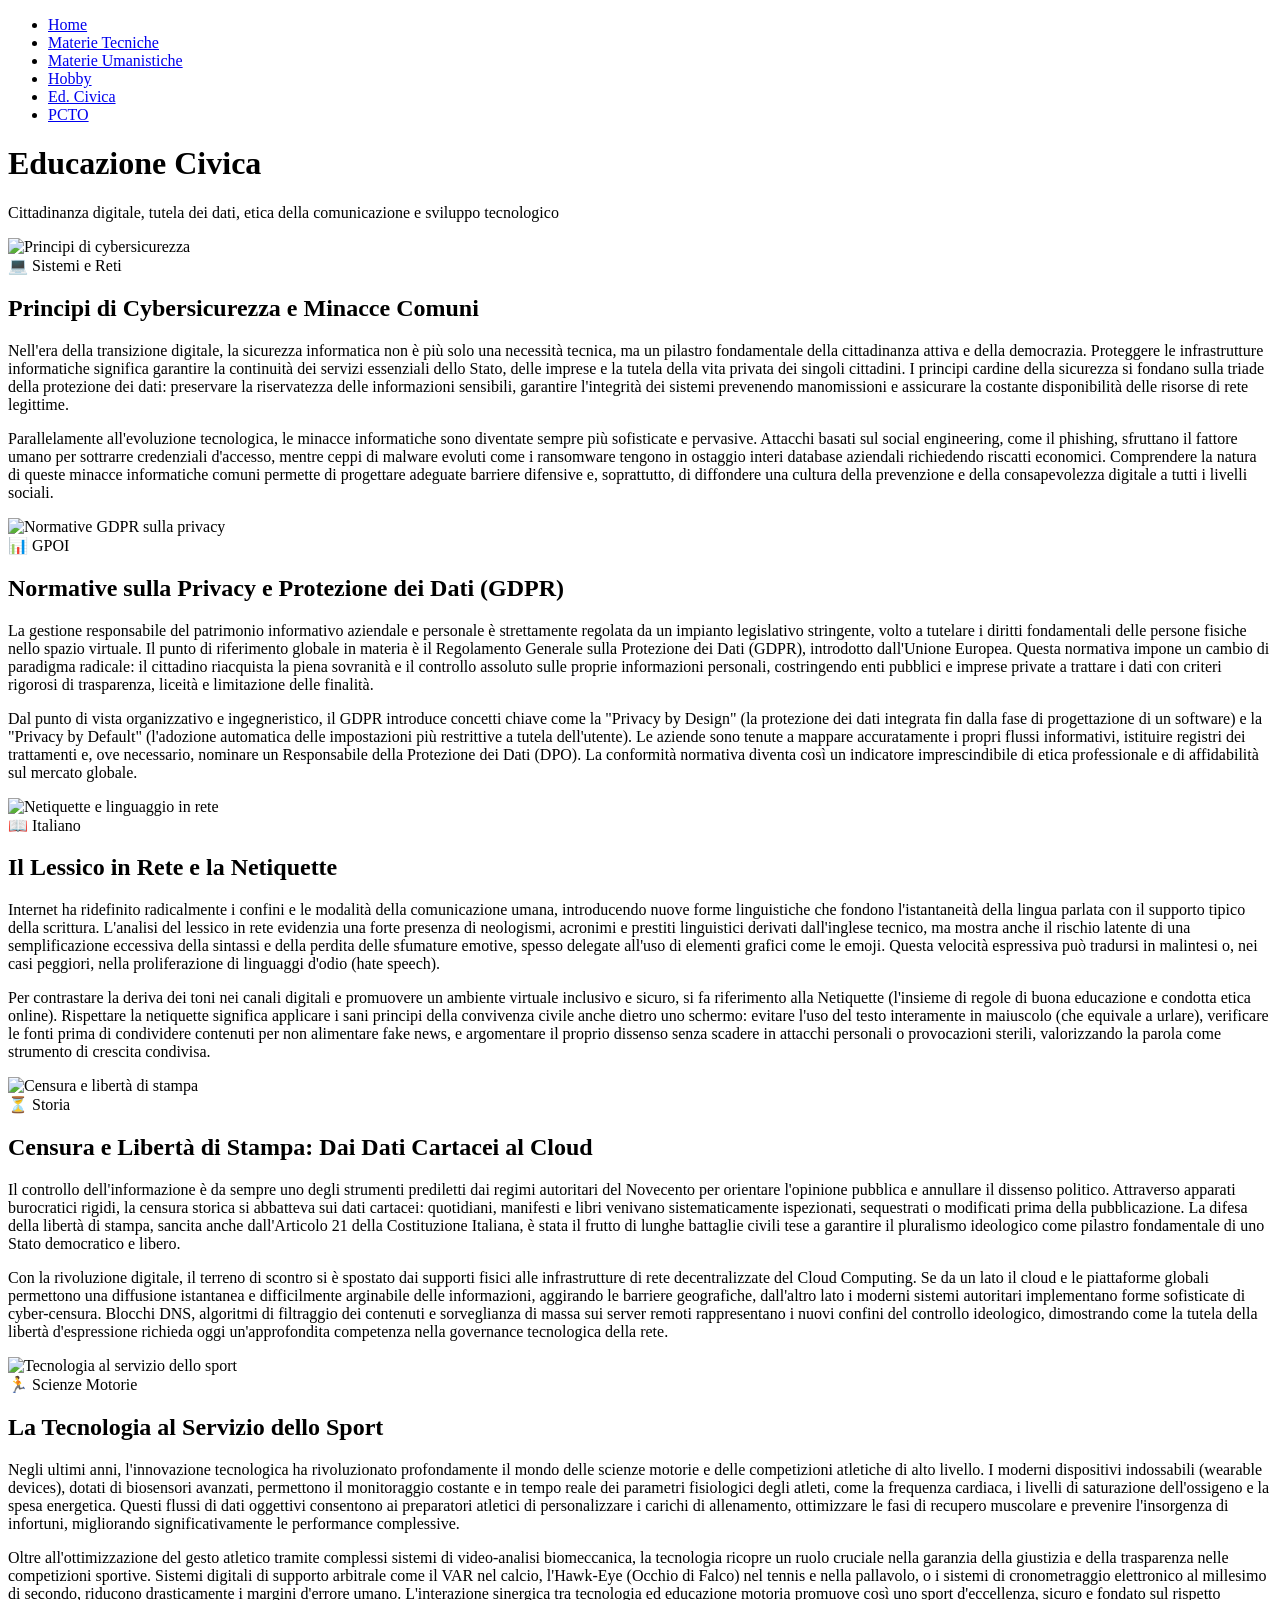
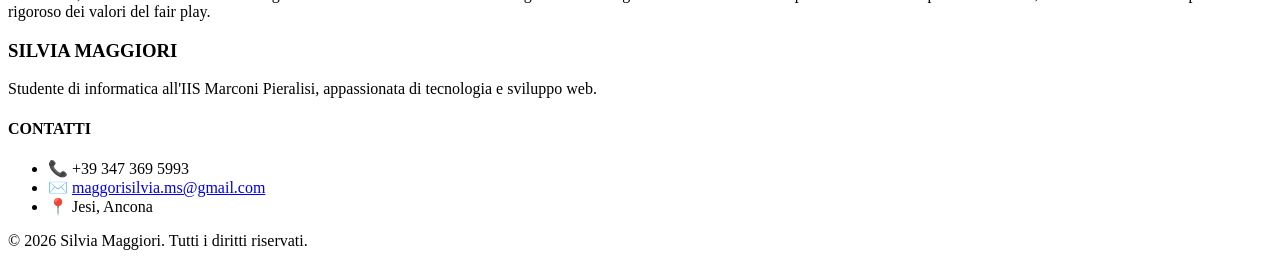
==== edcivica.html @ 8a85c8e8 "Add files via upload" ====
<!DOCTYPE html>
<html lang="it"> 
<head>
  <meta charset="UTF-8"> 
  <meta name="viewport" content="width=device-width, initial-scale=1.0"> 
  <title>Educazione Civica - Sito Personale</title> 
  <link href="https://fonts.googleapis.com/css2?family=Playfair+Display:wght@400;700&family=Lato:wght@300;400;700&display=swap" rel="stylesheet">  
  <link rel="stylesheet" href="stile/style.css"> 
</head>
<body>

  <nav>


    <ul class="nav-links">
      <li><a href="index.html">Home</a></li>               
      <li><a href="materieTeniche.html">Materie Tecniche</a></li>          
      <li><a href="materieUmanistiche.html">Materie Umanistiche</a></li>   
      <li><a href="hobby.html">Hobby</a></li>                             
      <li><a href="edcivica.html" class="active">Ed. Civica</a></li>                     
      <li><a href="pcto.html">PCTO</a></li>                               
    </ul>
  </nav>

  <header class="page-header">
    <h1 class="page-title">Educazione Civica</h1>
    <p class="page-subtitle">Cittadinanza digitale, tutela dei dati, etica della comunicazione e sviluppo tecnologico</p>
    <div class="divider-center"></div>
  </header>

  <main class="pcto-container">

    <section class="pcto-card">
      <div class="pcto-image-wrapper">
        <img src="img/sistemi.jpg" alt="Principi di cybersicurezza" class="pcto-img">
      </div>
      <div class="pcto-content">
        <span class="pcto-badge">💻 Sistemi e Reti</span>
        <h2 class="pcto-name">Principi di Cybersicurezza e Minacce Comuni</h2>
        <p class="pcto-desc">
          Nell'era della transizione digitale, la sicurezza informatica non è più solo una necessità tecnica, ma un pilastro fondamentale della cittadinanza attiva e della democrazia. Proteggere le infrastrutture informatiche significa garantire la continuità dei servizi essenziali dello Stato, delle imprese e la tutela della vita privata dei singoli cittadini. I principi cardine della sicurezza si fondano sulla triade della protezione dei dati: preservare la riservatezza delle informazioni sensibili, garantire l'integrità dei sistemi prevenendo manomissioni e assicurare la costante disponibilità delle risorse di rete legittime.
        </p>
        <p class="pcto-desc" style="margin-top: 10px;">
          Parallelamente all'evoluzione tecnologica, le minacce informatiche sono diventate sempre più sofisticate e pervasive. Attacchi basati sul social engineering, come il phishing, sfruttano il fattore umano per sottrarre credenziali d'accesso, mentre ceppi di malware evoluti come i ransomware tengono in ostaggio interi database aziendali richiedendo riscatti economici. Comprendere la natura di queste minacce informatiche comuni permette di progettare adeguate barriere difensive e, soprattutto, di diffondere una cultura della prevenzione e della consapevolezza digitale a tutti i livelli sociali.
        </p>
      </div>
    </section>

    <section class="pcto-card reverse">
      <div class="pcto-image-wrapper">
        <img src="img/gpdr.png" alt="Normative GDPR sulla privacy" class="pcto-img">
      </div>
      <div class="pcto-content">
        <span class="pcto-badge">📊 GPOI</span>
        <h2 class="pcto-name">Normative sulla Privacy e Protezione dei Dati (GDPR)</h2>
        <p class="pcto-desc">
          La gestione responsabile del patrimonio informativo aziendale e personale è strettamente regolata da un impianto legislativo stringente, volto a tutelare i diritti fondamentali delle persone fisiche nello spazio virtuale. Il punto di riferimento globale in materia è il Regolamento Generale sulla Protezione dei Dati (GDPR), introdotto dall'Unione Europea. Questa normativa impone un cambio di paradigma radicale: il cittadino riacquista la piena sovranità e il controllo assoluto sulle proprie informazioni personali, costringendo enti pubblici e imprese private a trattare i dati con criteri rigorosi di trasparenza, liceità e limitazione delle finalità.
        </p>
        <p class="pcto-desc" style="margin-top: 10px;">
          Dal punto di vista organizzativo e ingegneristico, il GDPR introduce concetti chiave come la "Privacy by Design" (la protezione dei dati integrata fin dalla fase di progettazione di un software) e la "Privacy by Default" (l'adozione automatica delle impostazioni più restrittive a tutela dell'utente). Le aziende sono tenute a mappare accuratamente i propri flussi informativi, istituire registri dei trattamenti e, ove necessario, nominare un Responsabile della Protezione dei Dati (DPO). La conformità normativa diventa così un indicatore imprescindibile di etica professionale e di affidabilità sul mercato globale.
        </p>
      </div>
    </section>

    <section class="pcto-card">
      <div class="pcto-image-wrapper">
        <img src="img/neti.jpg" alt="Netiquette e linguaggio in rete" class="pcto-img">
      </div>
      <div class="pcto-content">
        <span class="pcto-badge">📖 Italiano</span>
        <h2 class="pcto-name">Il Lessico in Rete e la Netiquette</h2>
        <p class="pcto-desc">
          Internet ha ridefinito radicalmente i confini e le modalità della comunicazione umana, introducendo nuove forme linguistiche che fondono l'istantaneità della lingua parlata con il supporto tipico della scrittura. L'analisi del lessico in rete evidenzia una forte presenza di neologismi, acronimi e prestiti linguistici derivati dall'inglese tecnico, ma mostra anche il rischio latente di una semplificazione eccessiva della sintassi e della perdita delle sfumature emotive, spesso delegate all'uso di elementi grafici come le emoji. Questa velocità espressiva può tradursi in malintesi o, nei casi peggiori, nella proliferazione di linguaggi d'odio (hate speech).
        </p>
        <p class="pcto-desc" style="margin-top: 10px;">
          Per contrastare la deriva dei toni nei canali digitali e promuovere un ambiente virtuale inclusivo e sicuro, si fa riferimento alla Netiquette (l'insieme di regole di buona educazione e condotta etica online). Rispettare la netiquette significa applicare i sani principi della convivenza civile anche dietro uno schermo: evitare l'uso del testo interamente in maiuscolo (che equivale a urlare), verificare le fonti prima di condividere contenuti per non alimentare fake news, e argomentare il proprio dissenso senza scadere in attacchi personali o provocazioni sterili, valorizzando la parola come strumento di crescita condivisa.
        </p>
      </div>
    </section>

    <section class="pcto-card reverse">
      <div class="pcto-image-wrapper">
        <img src="img/censura.jfif" alt="Censura e libertà di stampa" class="pcto-img">
      </div>
      <div class="pcto-content">
        <span class="pcto-badge">⏳ Storia</span>
        <h2 class="pcto-name">Censura e Libertà di Stampa: Dai Dati Cartacei al Cloud</h2>
        <p class="pcto-desc">
          Il controllo dell'informazione è da sempre uno degli strumenti prediletti dai regimi autoritari del Novecento per orientare l'opinione pubblica e annullare il dissenso politico. Attraverso apparati burocratici rigidi, la censura storica si abbatteva sui dati cartacei: quotidiani, manifesti e libri venivano sistematicamente ispezionati, sequestrati o modificati prima della pubblicazione. La difesa della libertà di stampa, sancita anche dall'Articolo 21 della Costituzione Italiana, è stata il frutto di lunghe battaglie civili tese a garantire il pluralismo ideologico come pilastro fondamentale di uno Stato democratico e libero.
        </p>
        <p class="pcto-desc" style="margin-top: 10px;">
          Con la rivoluzione digitale, il terreno di scontro si è spostato dai supporti fisici alle infrastrutture di rete decentralizzate del Cloud Computing. Se da un lato il cloud e le piattaforme globali permettono una diffusione istantanea e difficilmente arginabile delle informazioni, aggirando le barriere geografiche, dall'altro lato i moderni sistemi autoritari implementano forme sofisticate di cyber-censura. Blocchi DNS, algoritmi di filtraggio dei contenuti e sorveglianza di massa sui server remoti rappresentano i nuovi confini del controllo ideologico, dimostrando come la tutela della libertà d'espressione richieda oggi un'approfondita competenza nella governance tecnologica della rete.
        </p>
      </div>
    </section>

    <section class="pcto-card">
      <div class="pcto-image-wrapper">
        <img src="img/tecnologia.jpg" alt="Tecnologia al servizio dello sport" class="pcto-img">
      </div>
      <div class="pcto-content">
        <span class="pcto-badge">🏃 Scienze Motorie</span>
        <h2 class="pcto-name">La Tecnologia al Servizio dello Sport</h2>
        <p class="pcto-desc">
          Negli ultimi anni, l'innovazione tecnologica ha rivoluzionato profondamente il mondo delle scienze motorie e delle competizioni atletiche di alto livello. I moderni dispositivi indossabili (wearable devices), dotati di biosensori avanzati, permettono il monitoraggio costante e in tempo reale dei parametri fisiologici degli atleti, come la frequenza cardiaca, i livelli di saturazione dell'ossigeno e la spesa energetica. Questi flussi di dati oggettivi consentono ai preparatori atletici di personalizzare i carichi di allenamento, ottimizzare le fasi di recupero muscolare e prevenire l'insorgenza di infortuni, migliorando significativamente le performance complessive.
        </p>
        <p class="pcto-desc" style="margin-top: 10px;">
          Oltre all'ottimizzazione del gesto atletico tramite complessi sistemi di video-analisi biomeccanica, la tecnologia ricopre un ruolo cruciale nella garanzia della giustizia e della trasparenza nelle competizioni sportive. Sistemi digitali di supporto arbitrale come il VAR nel calcio, l'Hawk-Eye (Occhio di Falco) nel tennis e nella pallavolo, o i sistemi di cronometraggio elettronico al millesimo di secondo, riducono drasticamente i margini d'errore umano. L'interazione sinergica tra tecnologia ed educazione motoria promuove così uno sport d'eccellenza, sicuro e fondato sul rispetto rigoroso dei valori del fair play.
        </p>
      </div>
    </section>

  </main>

  <footer>
    <div class="footer-container">
      
      <div class="footer-column bio">
        <h3>SILVIA <span class="highlight">MAGGIORI</span></h3>
        <p>Studente di informatica all'IIS Marconi Pieralisi, appassionata di tecnologia e sviluppo web.</p>
      </div>

      <div class="footer-column contacts">
        <h4>CONTATTI</h4>
        <ul>
          <li><span class="icon">📞</span> +39 347 369 5993</li>
          <li><span class="icon">✉️</span> <a href="mailto:maggorisilvia.ms@gmail.com">maggorisilvia.ms@gmail.com</a></li>
          <li><span class="icon">📍</span> Jesi, Ancona</li>
        </ul>
      </div>

    </div>

    <div class="footer-bottom">
      &copy; 2026 Silvia Maggiori. Tutti i diritti riservati.
    </div>
  </footer>

</body>
</html>
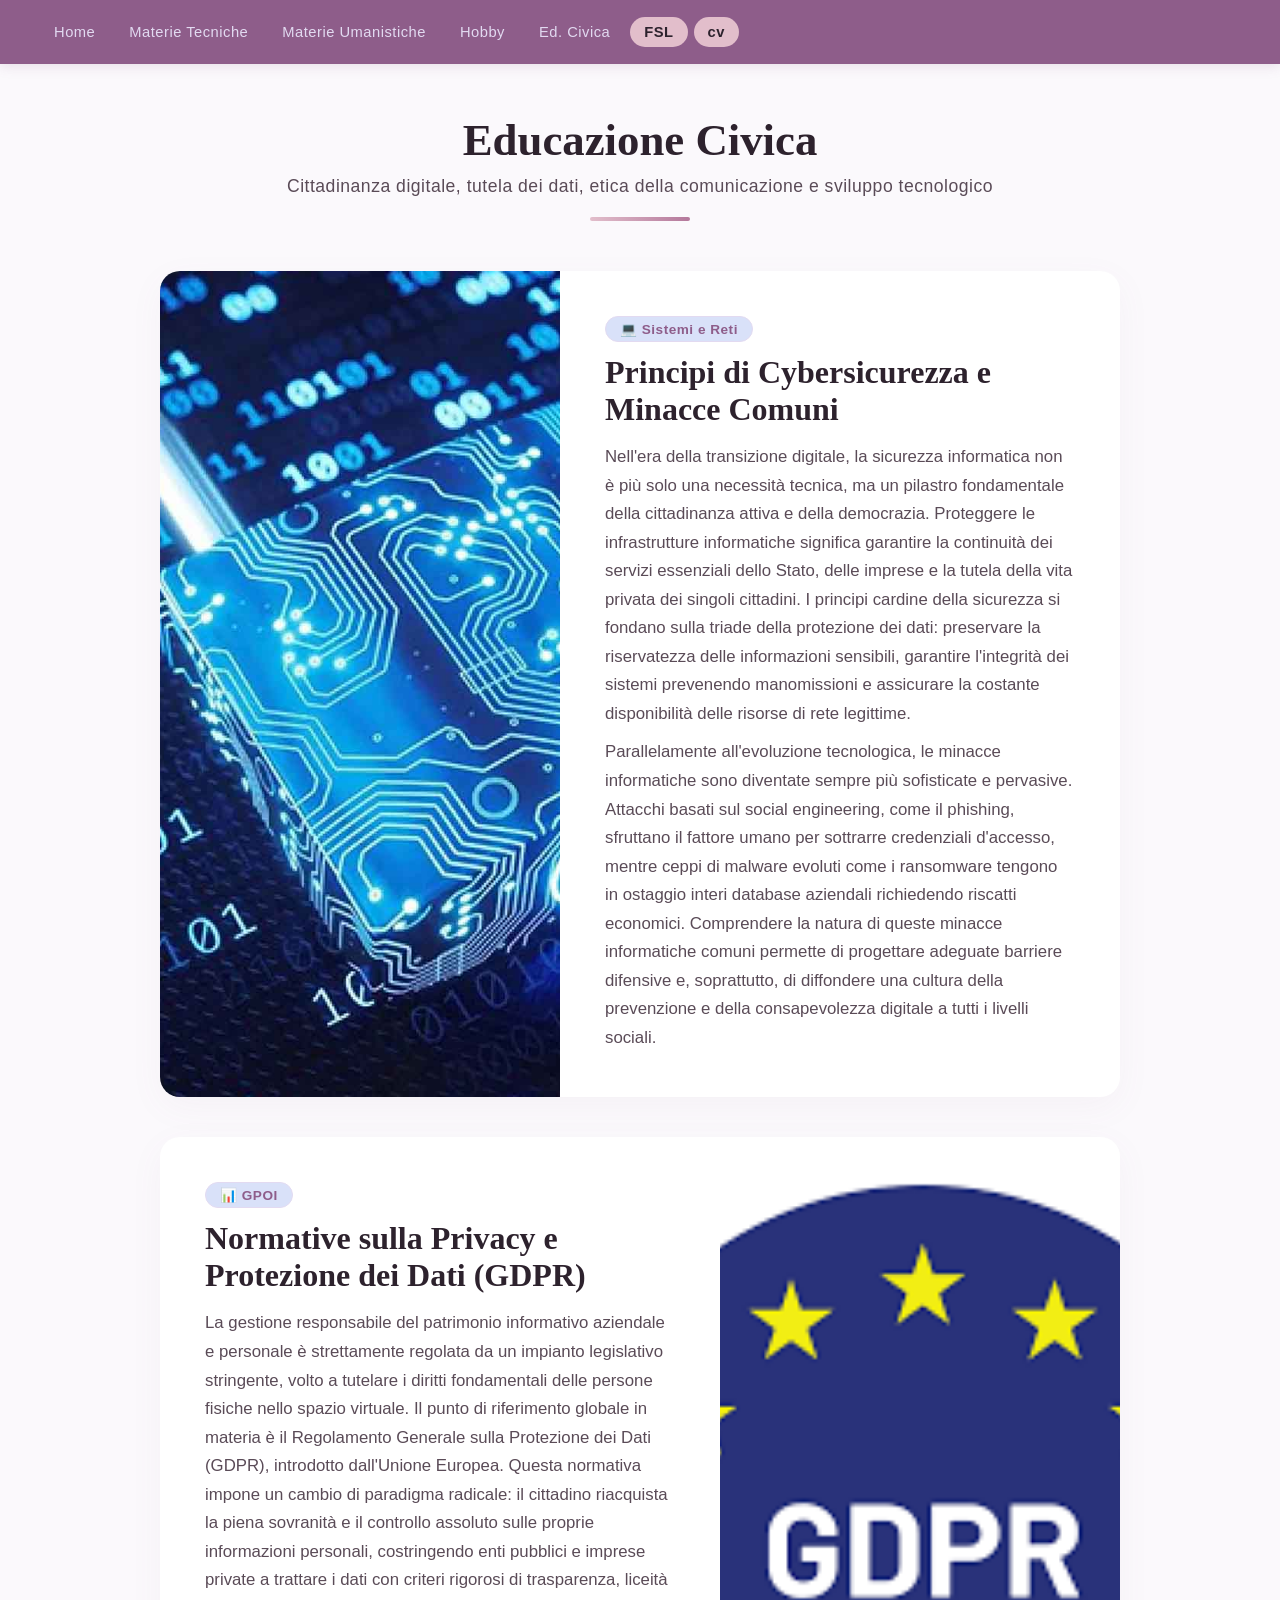
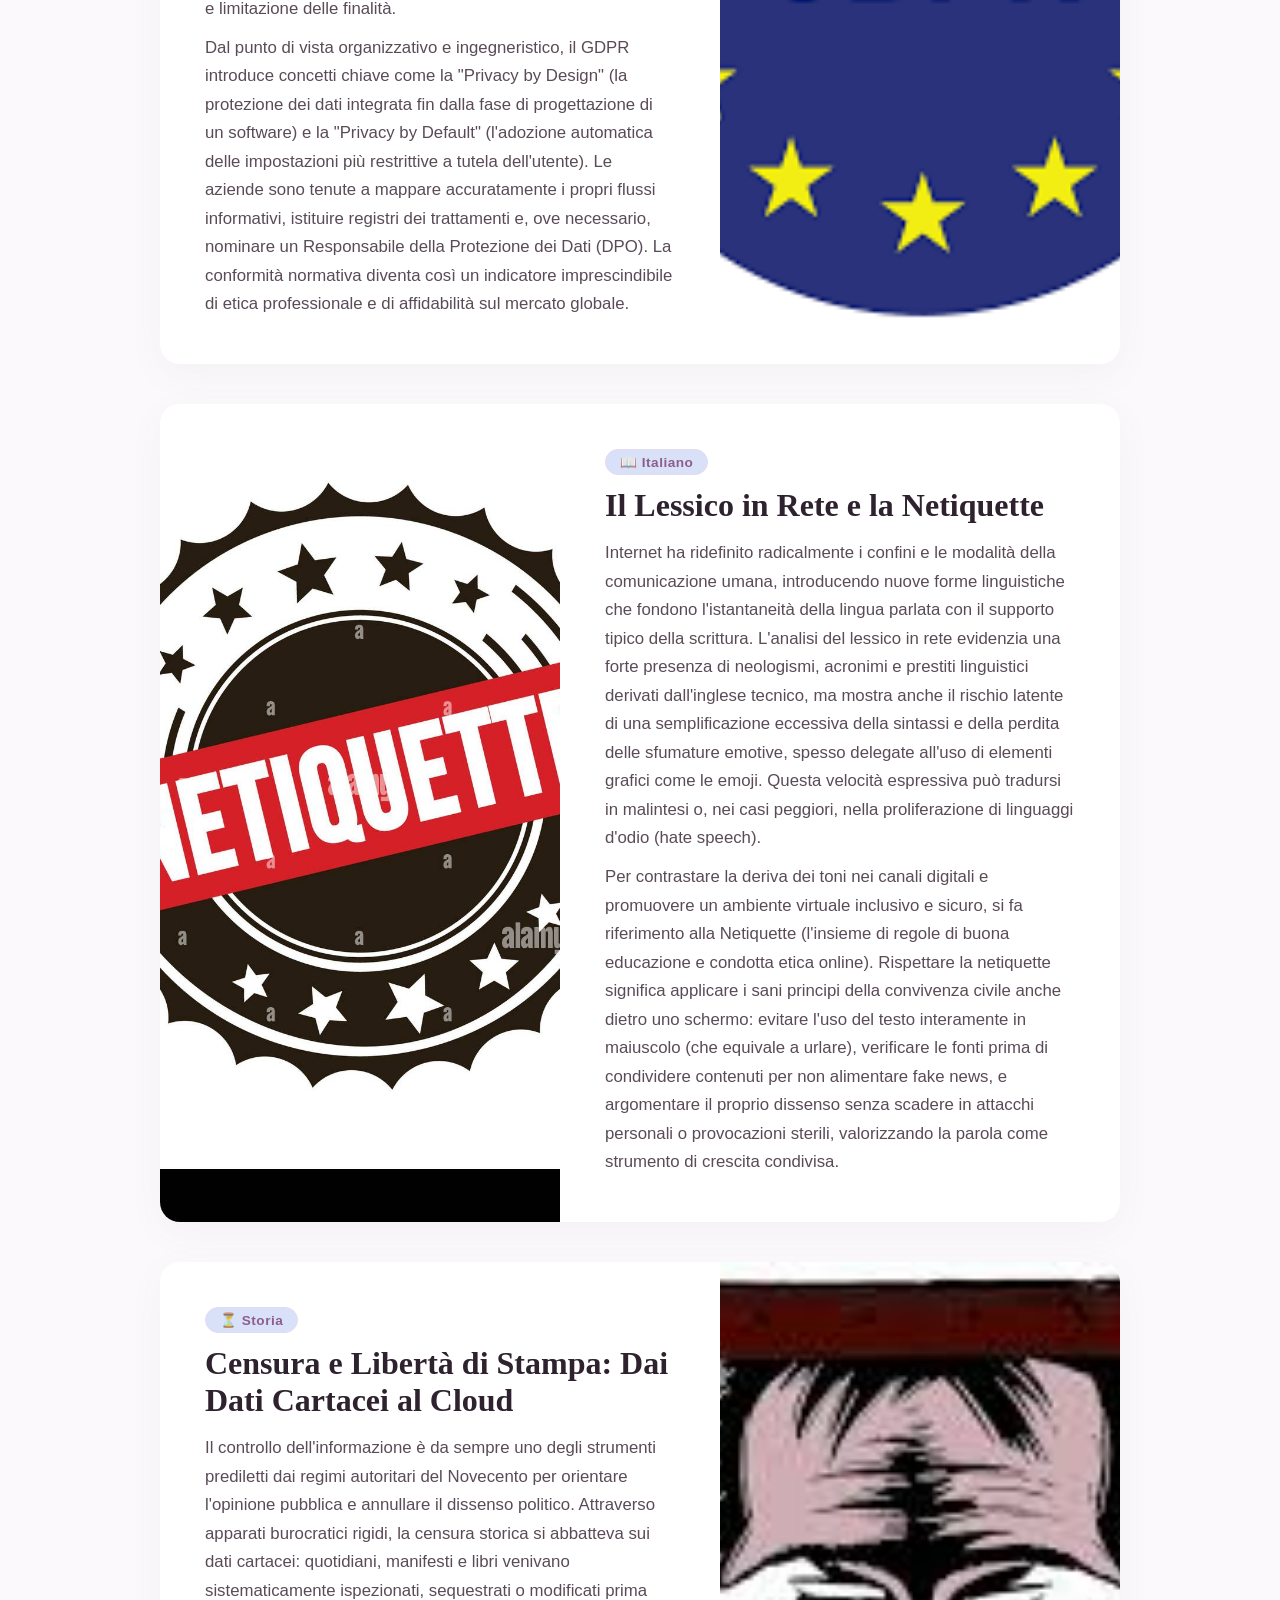
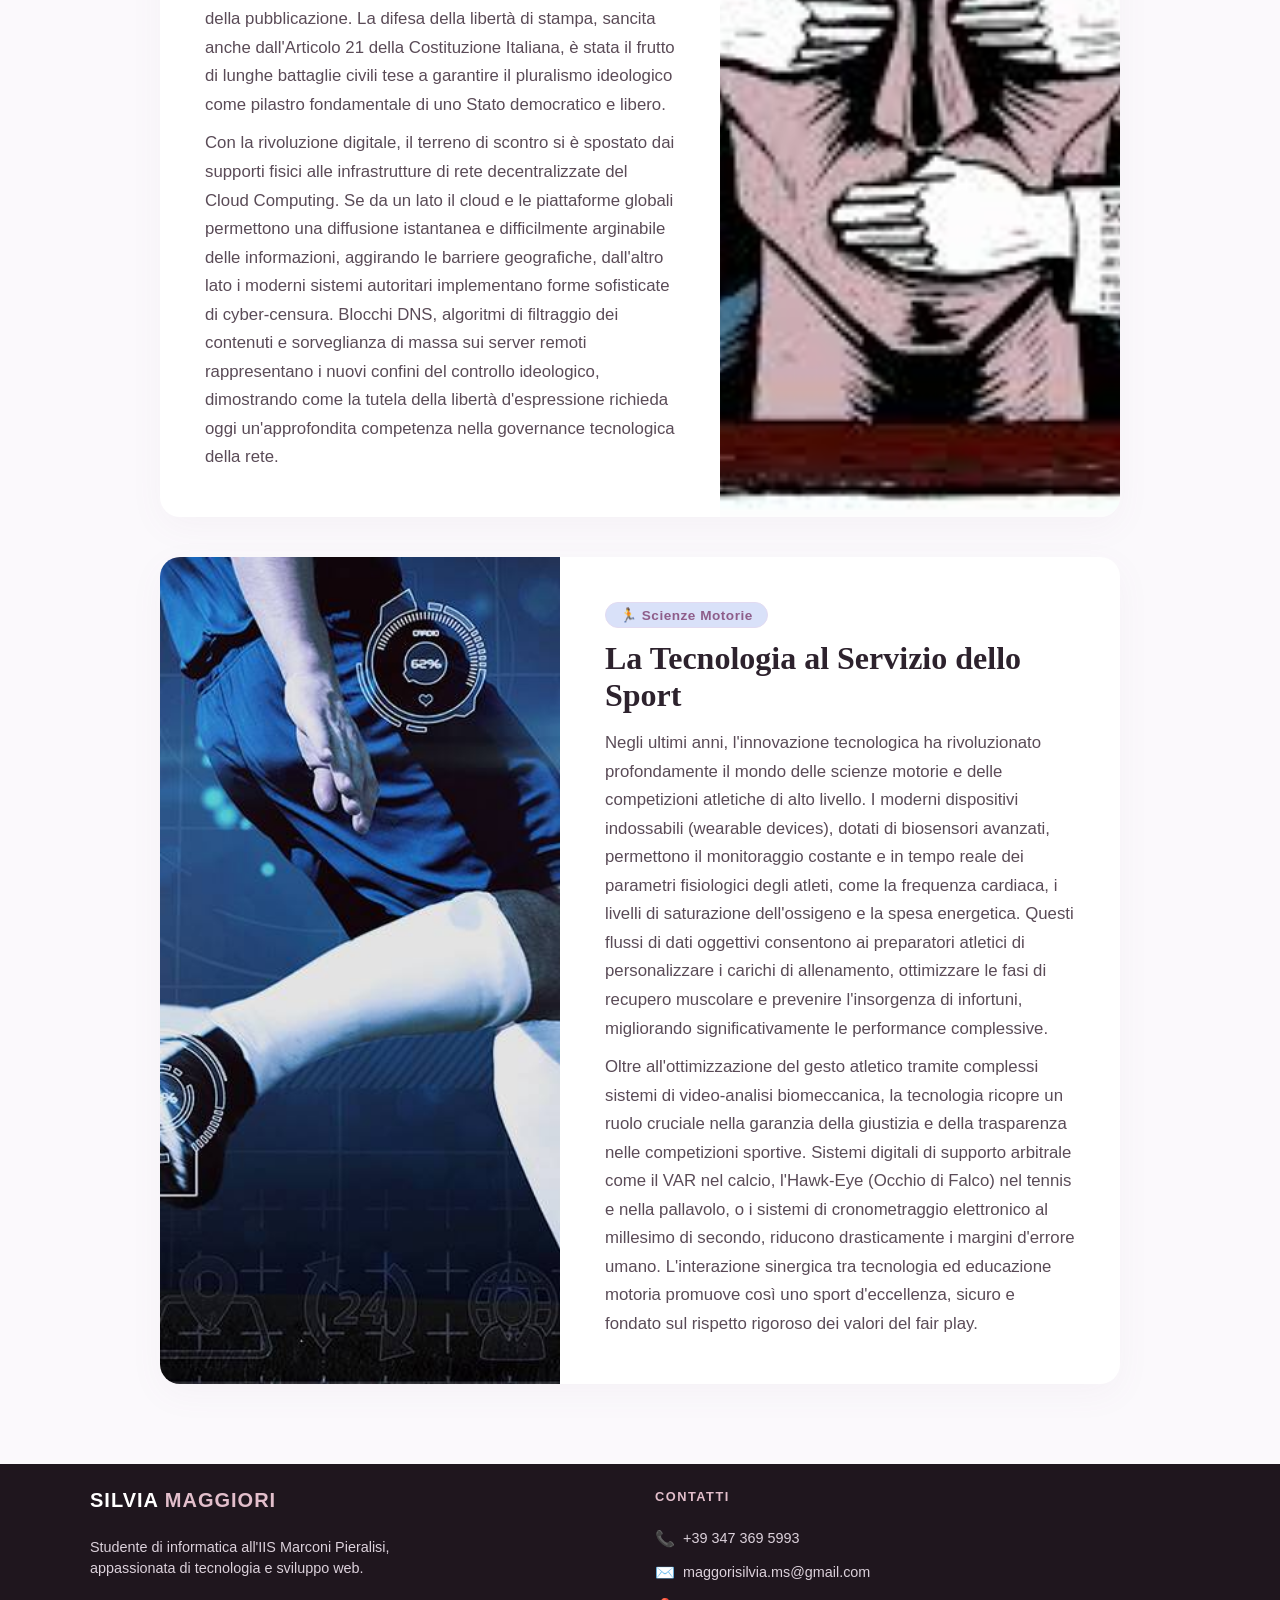
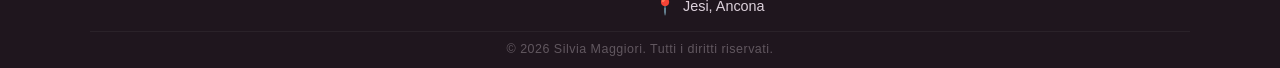
==== commit 62bedf58: "Update edcivica.html" ====
--- a/edcivica.html
+++ b/edcivica.html
@@ -12,13 +12,14 @@
   <nav>
 
 
-    <ul class="nav-links">
+       <ul class="nav-links">
       <li><a href="index.html">Home</a></li>               
       <li><a href="materieTeniche.html">Materie Tecniche</a></li>          
       <li><a href="materieUmanistiche.html">Materie Umanistiche</a></li>   
       <li><a href="hobby.html">Hobby</a></li>                             
-      <li><a href="edcivica.html" class="active">Ed. Civica</a></li>                     
-      <li><a href="pcto.html">PCTO</a></li>                               
+      <li><a href="edcivica.html">Ed. Civica</a></li>                     
+      <li><a href="FSL.html" class="active">FSL</a></li>
+      <li><a href="cv.html" class="active">cv</a></li>                                 
     </ul>
   </nav>
 
@@ -137,4 +138,4 @@
   </footer>
 
 </body>
-</html>+</html>
--- a/stile/style.css
+++ b/stile/style.css
@@ -0,0 +1,505 @@
+/* ===== VARIABILI COLORI PALETTE (LILLA & PRUGNA) ===== */
+:root {
+  /* Toni Pastello e Chiari */
+  --lavender-light: #e2daf1;   /* Lilla chiaro/lavanda superiore */
+  --lavender-mist: #d9e1f9;    /* Celeste lilla chiarissimo */
+  --mauve-soft: #e2cde3;       /* Malva delicato intermedio */
+  --rose-dust: #e2becb;        /* Rosa antico/polvere */
+  
+  /* Toni Scuri di Accento */
+  --plum-mid: #b4789b;         /* Prugna medio vibrante */
+  --plum-dark: #8e5d8a;        /* Prugna profondo inferiore */
+  
+  /* Sfondi e Contenitori */
+  --bg-light: #fbf9fc;         /* Sfondo generale chiarissimo con punta di lilla */
+  --white: #ffffff;            
+  
+  /* Testi (Ottimizzati per il contrasto e la leggibilità) */
+  --text-dark: #2d222d;        /* Grigio scurissimo prugna per testi principali */
+  --text-mid: #5a4b57;         /* Grigio-viola medio per descrizioni */
+
+  /* Footer */
+  --footer-bg: #1f161e;        /* Melanzana quasi nero per un distacco netto */
+  --footer-text: #dcd1db;      /* Testo chiaro per il footer */
+}
+
+/* ===== RESET E BASE ===== */
+* {
+  margin: 0;       
+  padding: 0;      
+  box-sizing: border-box; 
+}
+
+body {
+  font-family: 'Lato', sans-serif; 
+  background-color: var(--bg-light); 
+  color: var(--text-dark); 
+  min-height: 100vh; 
+  display: flex;
+  flex-direction: column;
+}
+
+/* ===== NAVBAR ===== */
+nav {
+  background-color: var(--plum-dark); 
+  padding: 0 40px; 
+  display: flex; 
+  align-items: center; 
+  justify-content: space-between; 
+  height: 64px; 
+  box-shadow: 0 2px 12px rgba(142, 93, 138, 0.18); 
+  position: sticky; 
+  top: 0; 
+  z-index: 100; 
+}
+
+.nav-logo {
+  font-family: 'Playfair Display', serif; 
+  color: var(--white); 
+  font-size: 1.3rem; 
+  font-weight: 700;
+  letter-spacing: 1px; 
+  text-decoration: none; 
+}
+
+.nav-links {
+  display: flex; 
+  gap: 6px; 
+  list-style: none; 
+}
+
+.nav-links a {
+  color: var(--lavender-light); 
+  text-decoration: none; 
+  font-size: 0.92rem; 
+  font-weight: 400; 
+  padding: 7px 14px; 
+  border-radius: 20px; 
+  transition: background 0.2s, color 0.2s; 
+  letter-spacing: 0.5px; 
+}
+
+.nav-links a:hover {
+  background-color: var(--plum-mid); 
+  color: var(--white); 
+}
+
+.nav-links a.active {
+  background-color: var(--rose-dust); 
+  color: var(--text-dark); 
+  font-weight: 700; 
+}
+
+/* ===== HERO / SEZIONE PRINCIPALE ===== */
+.hero {
+  flex: 1; 
+  display: flex; 
+  flex-direction: row; 
+  align-items: center; 
+  justify-content: center; 
+  padding: 60px 40px; 
+  min-height: calc(100vh - 64px - 110px); 
+  gap: 90px; 
+  max-width: 1400px; 
+  margin: 0 auto; 
+  width: 100%;
+}
+
+.photo-container {
+  flex: 0 0 400px; 
+  display: flex;
+  justify-content: center;
+  align-items: center;
+}
+
+.profile-image-round {
+  width: 380px;        
+  height: 380px;       
+  border-radius: 50%;  
+  object-fit: cover;   
+  border: 6px solid var(--white); 
+  box-shadow: 0 14px 40px rgba(142, 93, 138, 0.12); 
+}
+
+/* ===== CARD BIANCA CON TESTI ===== */
+.profile-card {
+  background: var(--white); 
+  border-radius: 24px; 
+  box-shadow: 0 10px 45px rgba(142, 93, 138, 0.08); 
+  padding: 55px 60px; 
+  flex: 1; 
+  max-width: 750px; 
+}
+
+.profile-info {
+  display: flex;
+  flex-direction: column; 
+  align-items: flex-start; 
+  gap: 16px; 
+  text-align: left; 
+}
+
+.profile-name {
+  font-family: 'Playfair Display', serif; 
+  font-size: 3.2rem; 
+  color: var(--text-dark); 
+  line-height: 1.1; 
+  font-weight: 700;
+}
+
+.profile-subtitle {
+  font-size: 1rem; 
+  color: var(--plum-mid); 
+  font-weight: 700; 
+  letter-spacing: 2px; 
+  text-transform: uppercase; 
+}
+
+.divider {
+  width: 85px; 
+  height: 4px; 
+  background: linear-gradient(90deg, var(--rose-dust), var(--plum-mid)); 
+  border-radius: 2px; 
+  margin: 2px 0; 
+}
+
+.description-heading {
+  font-family: 'Playfair Display', serif;
+  font-size: 1.75rem; 
+  color: var(--text-dark);
+  font-weight: 700;
+  margin-top: 5px;
+}
+
+.profile-desc {
+  font-size: 1.15rem; 
+  color: var(--text-mid); 
+  line-height: 1.75; 
+}
+
+.profile-badge {
+  display: inline-flex; 
+  align-items: center; 
+  gap: 8px; 
+  background: var(--lavender-light); 
+  border: 1px solid var(--mauve-soft); 
+  border-radius: 20px; 
+  padding: 8px 22px; 
+  font-size: 0.95rem; 
+  color: var(--text-dark); 
+  font-weight: 700; 
+  letter-spacing: 0.5px; 
+  margin-top: 5px;
+}
+
+/* ===== APPARATO IMPAGINAZIONE SEZIONI SECONDARIE ===== */
+.page-header {
+  text-align: center;
+  padding: 50px 20px 20px 20px;
+  max-width: 800px;
+  margin: 0 auto;
+}
+
+.page-title {
+  font-family: 'Playfair Display', serif;
+  font-size: 2.8rem;
+  color: var(--text-dark);
+  margin-bottom: 10px;
+}
+
+.page-subtitle {
+  font-size: 1.1rem;
+  color: var(--text-mid);
+  font-weight: 300;
+  letter-spacing: 0.5px;
+}
+
+.divider-center {
+  width: 100px;
+  height: 4px;
+  background: linear-gradient(90deg, var(--rose-dust), var(--plum-mid));
+  border-radius: 2px;
+  margin: 20px auto 0 auto;
+}
+
+/* Contenitori Generici Card */
+.pcto-container, .hobby-container {
+  max-width: 1000px;
+  margin: 0 auto;
+  padding: 30px 20px 80px 20px;
+  display: flex;
+  flex-direction: column;
+  gap: 40px; 
+}
+
+/* Strutture Card Rigide e Allineate */
+.pcto-card, .hobby-card {
+  background: var(--white);
+  border-radius: 20px;
+  box-shadow: 0 10px 35px rgba(142, 93, 138, 0.05);
+  overflow: hidden;
+  display: flex;
+  flex-direction: row; 
+  align-items: stretch;
+  transition: transform 0.3s ease, box-shadow 0.3s ease;
+}
+
+.pcto-card:hover, .hobby-card:hover {
+  transform: translateY(-5px);
+  box-shadow: 0 15px 45px rgba(142, 93, 138, 0.12);
+}
+
+.pcto-card.reverse, .hobby-card.reverse {
+  flex-direction: row-reverse;
+}
+
+/* Gestione Immagini all'interno dei box */
+.pcto-image-wrapper, .hobby-image-wrapper, .pcto-map-wrapper {
+  flex: 0 0 400px; 
+  min-height: 300px;
+  background-color: var(--lavender-mist);
+  overflow: hidden;
+}
+
+.pcto-img, .hobby-img {
+  width: 100%;
+  height: 100%;
+  object-fit: cover;
+}
+
+.hobby-img.fit-contain {
+  object-fit: contain;
+  padding: 20px;
+}
+
+/* Allineamento e spaziatura testi interni alle Card */
+.pcto-content, .hobby-content {
+  padding: 45px;
+  flex: 1;
+  display: flex;
+  flex-direction: column;
+  justify-content: center;
+  align-items: flex-start;
+  text-align: left;
+}
+
+.pcto-badge, .hobby-badge {
+  display: inline-block;
+  background: var(--lavender-mist);
+  border: 1px solid var(--lavender-light);
+  border-radius: 15px;
+  padding: 4px 14px;
+  font-size: 0.85rem;
+  color: var(--plum-dark);
+  font-weight: 700;
+  margin-bottom: 12px;
+  letter-spacing: 0.5px;
+}
+
+.pcto-name, .hobby-name {
+  font-family: 'Playfair Display', serif;
+  font-size: 2rem;
+  color: var(--text-dark);
+  margin-bottom: 15px;
+  font-weight: 700;
+}
+
+.pcto-desc, .hobby-desc {
+  font-size: 1.05rem;
+  color: var(--text-mid);
+  line-height: 1.7;
+}
+
+/* Pulsanti Link (Es. Bottone Azienda PCTO) */
+.pcto-button {
+  display: inline-block;
+  background-color: var(--plum-mid);
+  color: var(--white);
+  text-decoration: none;
+  padding: 10px 22px;
+  border-radius: 20px;
+  font-weight: 700;
+  font-size: 0.9rem;
+  transition: background-color 0.2s, transform 0.2s;
+  box-shadow: 0 4px 12px rgba(180, 120, 155, 0.25);
+}
+
+.pcto-button:hover {
+  background-color: var(--plum-dark);
+  transform: translateY(-1px);
+}
+
+/* ===== FOOTER SOTTILE COMPATTO ===== */
+footer {
+  background-color: var(--footer-bg); 
+  color: var(--white);
+  padding: 25px 40px 12px; 
+  width: 100%;
+  margin-top: auto;
+}
+
+.footer-container {
+  max-width: 1100px;
+  margin: 0 auto;
+  display: flex;
+  justify-content: space-between;
+  align-items: flex-start;
+  gap: 30px; 
+}
+
+.footer-column {
+  flex: 1;
+}
+
+.footer-column.bio h3 {
+  font-family: 'Lato', sans-serif;
+  font-size: 1.25rem; 
+  letter-spacing: 1px;
+  margin-bottom: 25px; 
+  color: var(--white);
+}
+
+.footer-column.bio .highlight {
+  color: var(--rose-dust); 
+}
+
+.footer-column.bio p {
+  color: var(--footer-text);
+  font-size: 0.9rem; 
+  line-height: 1.5;
+  max-width: 320px;
+}
+
+.footer-column h4 {
+  font-size: 0.8rem; 
+  letter-spacing: 1.5px;
+  color: var(--rose-dust); 
+  margin-bottom: 25px; 
+  font-weight: 700;
+}
+
+.footer-column.contacts ul {
+  list-style: none;
+  display: flex;
+  flex-direction: column;
+  gap: 15px; 
+}
+
+.footer-column.contacts li {
+  color: var(--footer-text);
+  font-size: 0.9rem;
+  display: flex;
+  align-items: center;
+}
+
+.footer-column.contacts .icon {
+  margin-right: 10px;
+  font-size: 1rem;
+  display: inline-block;
+  width: 18px;
+}
+
+.footer-column.contacts a {
+  color: var(--footer-text);
+  text-decoration: none;
+  transition: color 0.2s;
+}
+
+.footer-column.contacts a:hover {
+  color: var(--white);
+}
+
+.footer-bottom {
+  max-width: 1100px;
+  margin: 15px auto 0; 
+  padding-top: 10px; 
+  border-top: 1px solid rgba(255, 255, 255, 0.05); 
+  text-align: center;
+  font-size: 0.78rem;
+  color: rgba(220, 209, 219, 0.35);
+  letter-spacing: 0.5px;
+}
+
+/* ===== RESPONSIVE TABLET E SMARTPHONE ===== */
+@media (max-width: 1120px) {
+  .hero {
+    gap: 40px; 
+  }
+  .profile-image-round {
+    width: 300px; 
+    height: 300px;
+  }
+  .photo-container {
+    flex: 0 0 320px;
+  }
+}
+
+@media (max-width: 850px) {
+  .hero {
+    flex-direction: column; 
+    text-align: center; 
+    gap: 30px;
+    padding: 40px 20px;
+  }
+
+  .photo-container {
+    flex: 0 0 auto;
+  }
+
+  .profile-image-round {
+    width: 220px; 
+    height: 220px; 
+  }
+
+  .profile-card {
+    width: 100%;
+    padding: 40px 25px; 
+  }
+
+  .profile-info {
+    align-items: center; 
+    text-align: center;
+  }
+
+  .profile-name {
+    font-size: 2.5rem; 
+  }
+
+  /* Compattamento moduli card per mobile */
+  .pcto-card, .pcto-card.reverse, .hobby-card, .hobby-card.reverse {
+    flex-direction: column; 
+  }
+
+  .pcto-image-wrapper, .hobby-image-wrapper, .pcto-map-wrapper {
+    flex: 0 0 250px;
+    width: 100%;
+  }
+
+  .pcto-content, .hobby-content {
+    padding: 30px 25px;
+    align-items: center;
+    text-align: center;
+  }
+
+  .page-title {
+    font-size: 2.3rem;
+  }
+
+  .footer-container {
+    flex-direction: column;
+    gap: 20px; 
+    text-align: center;
+  }
+
+  .footer-column.bio p {
+    margin: 0 auto;
+  }
+
+  .footer-column.contacts ul {
+    align-items: center;
+  }
+
+  .footer-column h4 {
+    margin-bottom: 15px;
+  }
+}
